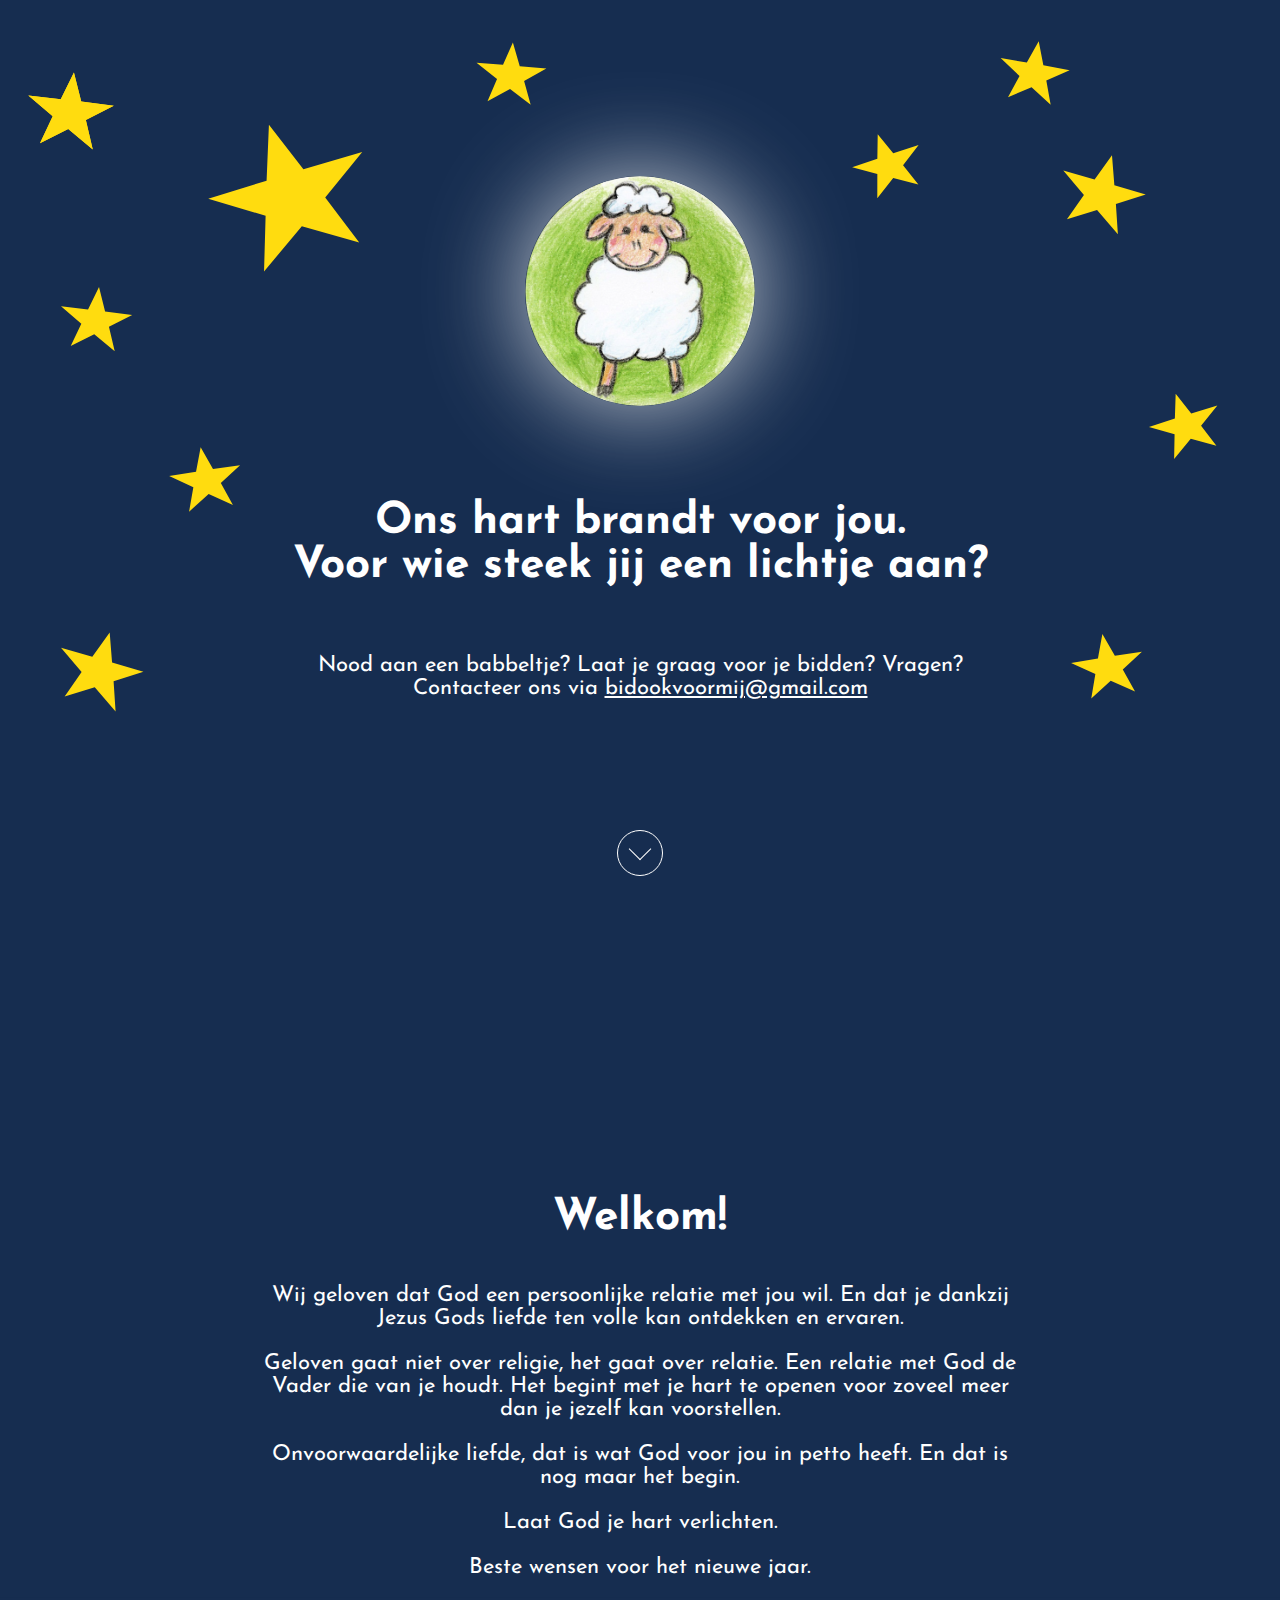
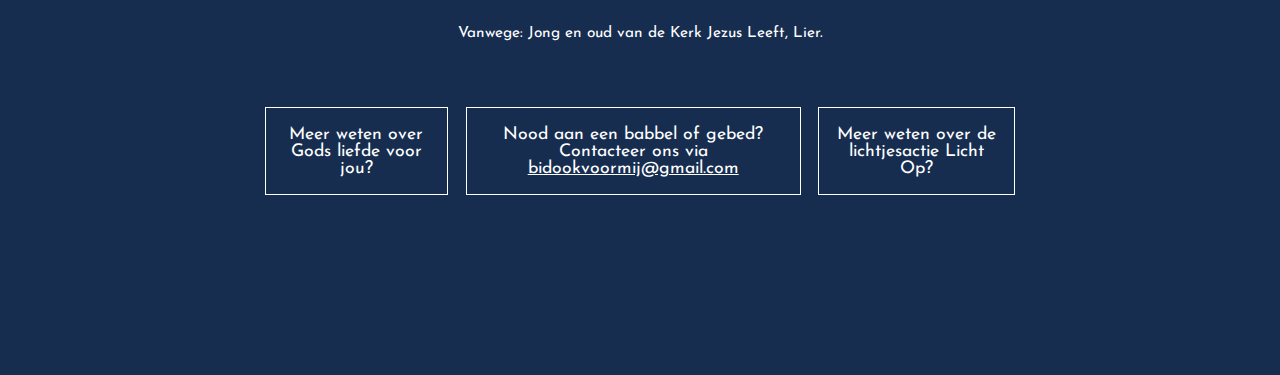
==== index.html @ 9d505c18 "bemoedigende kerstboodschap" ====
<!DOCTYPE html>
<!--[if IE 9]><html class="lt-ie10" lang="en" > <![endif]-->
<html class="no-js" lang="en">
  <meta charset="utf-8" />

  <head>
    <!-- basic info -->
    <title>Ons hart brandt voor jou</title>

    <!-- sets the width of the page to follow the screen-width of the device -->
    <!-- sets the initial zoom level when the page is first loaded -->
    <meta name="viewport" content="width=device-width, initial-scale=1.0" />

    <!-- Stylesheets and fonts -->
    <link rel="stylesheet" type="text/css" href="css/styles.css" />
    <link
      rel="stylesheet"
      href="https://fonts.googleapis.com/css?family=Josefin Sans"
    />
  </head>

  <body>
    <!-- content -->
    <div id="content-wrapper">
      <div class="deel" id="deel-1">
        <div class="deel-inhoud">
          <img src="public/assets/schaap.png" alt="Een lichtje voor jou" />
          <h1 class="slogan">
            Ons hart brandt voor jou.</br>Voor wie steek jij een lichtje aan?
          </h1>
          <div class="contact">
            Nood aan een babbeltje? Laat je graag voor je bidden? Vragen?</br>
            Contacteer ons via <a href="mailto:bidookvoormij@gmail.com">bidookvoormij@gmail.com</a>
          </div>
          <a class="scroll-knop" href="#deel-2">
            <span class="met-cirkel met-animatie naar-beneden"></span>
          </a>
        </div>
      </div>
      <div class="deel" id="deel-2">
        <div class="deel-inhoud">
          <div class="visie">
            <h1>Welkom!</h1>
            <p>
              Wij geloven dat God een persoonlijke relatie met jou wil. En dat je dankzij Jezus Gods liefde ten volle kan ontdekken en ervaren.
            </p>
            <p>
              Geloven gaat niet over religie, het gaat over relatie. Een relatie met God de Vader die van je houdt. Het begint met je hart te openen voor zoveel meer dan je jezelf kan voorstellen.
            </p>
            <p>
              Onvoorwaardelijke liefde, dat is wat God voor jou in petto heeft. En dat is nog maar het begin.
            </p>
            <p>
              Laat God je hart verlichten.
            </p>
            <p>
              Beste wensen voor het nieuwe jaar.
            </p>
            <p class="vanwege">
              Vanwege: Jong en oud van de Kerk Jezus Leeft, Lier.
            </p>
            <div class="button-group">
              <a class="button" href="liefdesbrief.html">
                Meer weten over Gods liefde voor jou?
              </a>
              <div class="button">
                Nood aan een babbel of gebed? Contacteer ons via <a href="mailto:bidookvoormij@gmail.com">bidookvoormij@gmail.com</a>
              </div>
              <a class="button" href="https://sites.google.com/view/lichtop/home" target="_blank">
                Meer weten over de lichtjesactie Licht Op?
              </a>
            </div>
          </div>
        </div>
      </div>
    </div>
  </body>
</html>
---- css/styles.css ----
* {
  margin: 0;
  padding: 0;
}
html,
body {
  height: 100%;
}

body {
  background-attachment: fixed;
  background-color: #162d50ff;
  background-image: url(../public/assets/background.svg);
  background-repeat: no-repeat;
  background-size: cover;

  font-family: "Josefin Sans";
  font-size: 22px;
}

html {
  scroll-behavior: smooth;
}

#content-wrapper {
  text-align: center;
  color: white;
  padding-bottom: 20vh;
}

.deel {
  position: relative;
  width: 100%;
}

/* gradient */
.deel .met-gradient::after {
  position: absolute;
  bottom: 0;
  left: 0;
  content: "";
  width: 100%;
  height: 60%;
  background: -webkit-linear-gradient(
    top,
    rgba(0, 0, 0, 0) 0,
    rgba(0, 0, 0, 0.8) 80%,
    rgba(0, 0, 0, 0.8) 100%
  );
  background: linear-gradient(
    to bottom,
    rgba(0, 0, 0, 0) 0,
    rgba(0, 0, 0, 0.8) 80%,
    rgba(0, 0, 0, 0.8) 100%
  );
}

.deel-inhoud {
  width: 60%;
  margin: auto;
}

.deel-inhoud img {
  margin-top: 8em;
  max-width: 250px;
  max-height: 250px;
  width: 30%;
  border-radius: 100%;

  box-shadow: 0 0 100px rgba(255, 255, 255, 0.8);
}

.deel-inhoud p,
.deel-inhoud h1 {
  margin-bottom: 1em;
}

a {
  color: white;
}

.liefdesbrief {
  padding-top: 30vh;
}

@media only screen and (max-width: 768px) {
  /* For mobile phones: */
  .deel-inhoud {
    width: 90%;
  }

  .deel-inhoud img {
    margin-top: 3em;
    width: 70%;
  }

  .slogan {
    margin-top: 0.5em;
    font-size: 35px;
  }

  .button-group {
    flex-direction: column;
  }

  .button {
    margin: 0.5em 0 !important;
  }
}

.slogan {
  margin-top: 2em;
}

.contact {
  margin-top: 3em;
}

.visie {
  padding-top: 30vh;
}

.vanwege {
  margin-top: 3em;
  font-size: 0.7em;
}

/* scroll text */
.scroll-knop {
  margin-top: 8em;
  padding-top: 60px;
  color: white;
  z-index: 2;
  display: inline-block;
  -webkit-transform: translate(0, -50%);
  transform: translate(0, -50%);
  font: normal 400 20px/1 "Josefin Sans", sans-serif;
  letter-spacing: 0.1em;
  text-decoration: none;
  transition: opacity 0.3s;
}

/* scroll cirkel */
.scroll-knop .met-cirkel {
  position: absolute;
  top: 0;
  left: 50%;
  width: 46px;
  height: 46px;
  margin-left: -23px;
  border: 1px solid white;
  border-radius: 100%;
  box-sizing: border-box;
}

/* scroll pijl */
.scroll-knop .naar-beneden::after {
  position: absolute;
  top: 50%;
  content: "";
  width: 16px;
  height: 16px;
  margin: -12px 0 0 -8px;
  border-left: 1px solid white;
  border-bottom: 1px solid white;
  -webkit-transform: rotate(-45deg);
  transform: rotate(-45deg);
  box-sizing: border-box;
}
.scroll-knop .naar-boven::after {
  position: absolute;
  top: 50%;
  content: "";
  width: 16px;
  height: 16px;
  margin: -6px 0 0 -8px;
  border-left: 1px solid white;
  border-bottom: 1px solid white;
  -webkit-transform: rotate(135deg);
  transform: rotate(135deg);
  box-sizing: border-box;
}

/* scroll animatie */
.scroll-knop .met-animatie::before {
  position: absolute;
  top: 0;
  left: 0;
  z-index: -1;
  content: "";
  width: 44px;
  height: 44px;
  box-shadow: 0 0 0 0 rgba(255, 255, 255, 0.1);
  border-radius: 100%;
  opacity: 0;
  -webkit-animation: sdb03 3s infinite;
  animation: sdb03 3s infinite;
  box-sizing: border-box;
}
@-webkit-keyframes sdb03 {
  0% {
    opacity: 0;
  }
  30% {
    opacity: 1;
  }
  60% {
    box-shadow: 0 0 0 60px rgba(255, 255, 255, 0.1);
    opacity: 0;
  }
  100% {
    opacity: 0;
  }
}
@keyframes sdb03 {
  0% {
    opacity: 0;
  }
  30% {
    opacity: 1;
  }
  60% {
    box-shadow: 0 0 0 60px rgba(255, 255, 255, 0.1);
    opacity: 0;
  }
  100% {
    opacity: 0;
  }
}

.button-group {
  display: flex;
  justify-content: center;
  margin-top: 3em;
}

.button-group .button {
  padding: 1em;
  margin: 0 0.5em;
  border: white 1px solid;

  text-decoration-line: none;
  font-size: 0.8em;
}
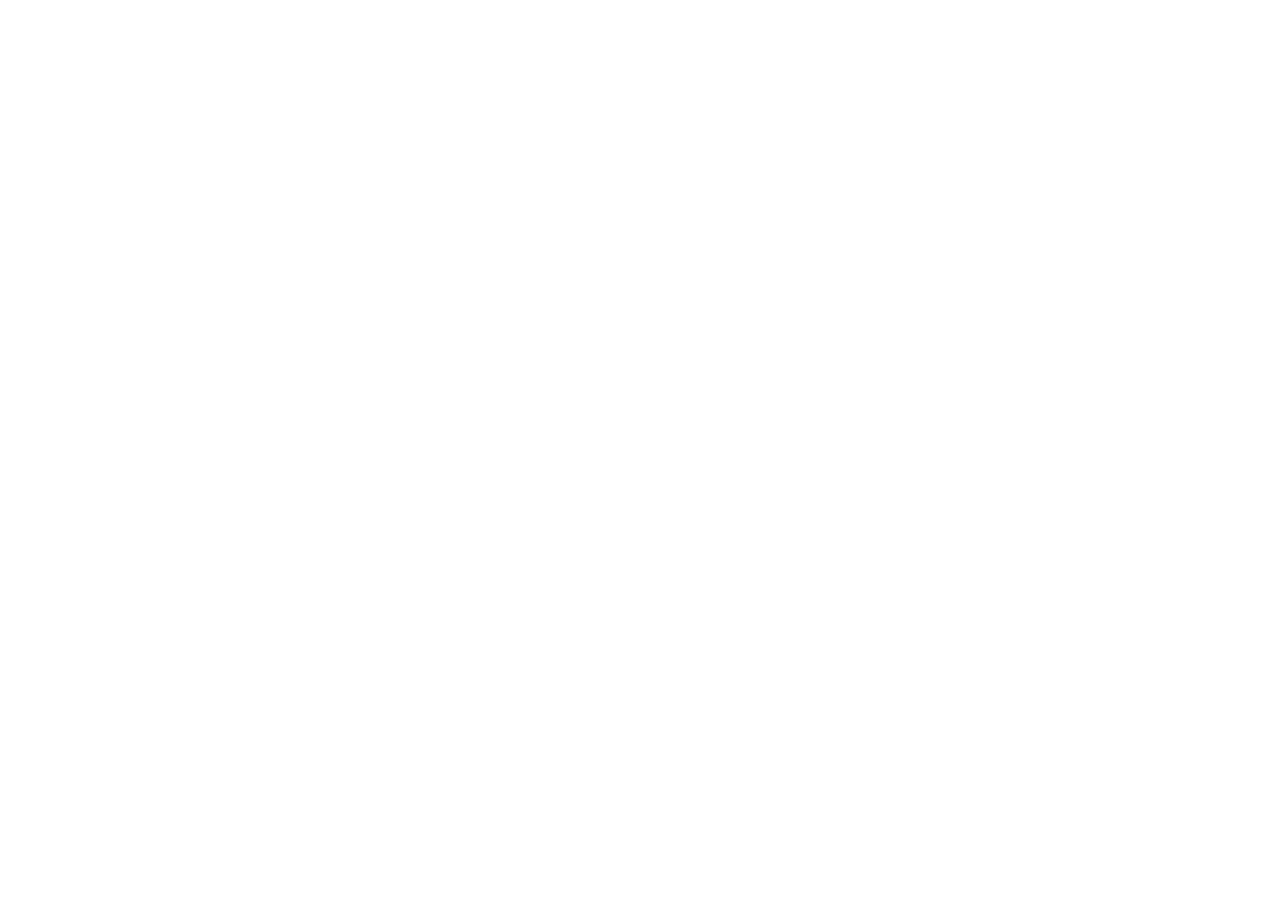
==== commit d61076e2: "redirect to wordpress website" ====
--- a/index.html
+++ b/index.html
@@ -1,78 +1,19 @@
 <!DOCTYPE html>
-<!--[if IE 9]><html class="lt-ie10" lang="en" > <![endif]-->
-<html class="no-js" lang="en">
-  <meta charset="utf-8" />
-
+<html lang="nl">
   <head>
-    <!-- basic info -->
-    <title>Ons hart brandt voor jou</title>
-
-    <!-- sets the width of the page to follow the screen-width of the device -->
-    <!-- sets the initial zoom level when the page is first loaded -->
-    <meta name="viewport" content="width=device-width, initial-scale=1.0" />
-
-    <!-- Stylesheets and fonts -->
-    <link rel="stylesheet" type="text/css" href="css/styles.css" />
-    <link
-      rel="stylesheet"
-      href="https://fonts.googleapis.com/css?family=Josefin Sans"
+    <title>Hoopvol</title>
+    <meta charset="UTF-8" />
+    <meta
+      http-equiv="refresh"
+      content="0;
+    URL=https://hoopvollier.wordpress.com/"
     />
   </head>
-
   <body>
-    <!-- content -->
-    <div id="content-wrapper">
-      <div class="deel" id="deel-1">
-        <div class="deel-inhoud">
-          <img src="public/assets/schaap.png" alt="Een lichtje voor jou" />
-          <h1 class="slogan">
-            Ons hart brandt voor jou.</br>Voor wie steek jij een lichtje aan?
-          </h1>
-          <div class="contact">
-            Nood aan een babbeltje? Laat je graag voor je bidden? Vragen?</br>
-            Contacteer ons via <a href="mailto:bidookvoormij@gmail.com">bidookvoormij@gmail.com</a>
-          </div>
-          <a class="scroll-knop" href="#deel-2">
-            <span class="met-cirkel met-animatie naar-beneden"></span>
-          </a>
-        </div>
-      </div>
-      <div class="deel" id="deel-2">
-        <div class="deel-inhoud">
-          <div class="visie">
-            <h1>Welkom!</h1>
-            <p>
-              Wij geloven dat God een persoonlijke relatie met jou wil. En dat je dankzij Jezus Gods liefde ten volle kan ontdekken en ervaren.
-            </p>
-            <p>
-              Geloven gaat niet over religie, het gaat over relatie. Een relatie met God de Vader die van je houdt. Het begint met je hart te openen voor zoveel meer dan je jezelf kan voorstellen.
-            </p>
-            <p>
-              Onvoorwaardelijke liefde, dat is wat God voor jou in petto heeft. En dat is nog maar het begin.
-            </p>
-            <p>
-              Laat God je hart verlichten.
-            </p>
-            <p>
-              Beste wensen voor het nieuwe jaar.
-            </p>
-            <p class="vanwege">
-              Vanwege: Jong en oud van de Kerk Jezus Leeft, Lier.
-            </p>
-            <div class="button-group">
-              <a class="button" href="liefdesbrief.html">
-                Meer weten over Gods liefde voor jou?
-              </a>
-              <div class="button">
-                Nood aan een babbel of gebed? Contacteer ons via <a href="mailto:bidookvoormij@gmail.com">bidookvoormij@gmail.com</a>
-              </div>
-              <a class="button" href="https://sites.google.com/view/lichtop/home" target="_blank">
-                Meer weten over de lichtjesactie Licht Op?
-              </a>
-            </div>
-          </div>
-        </div>
-      </div>
-    </div>
+    <p>
+      Deze pagina werd verplaatst. Als je niet automatisch naar de nieuwe pagina
+      gaat, klik dan
+      <a href="https://hoopvollier.wordpress.com/">hier</a>
+    </p>
   </body>
 </html>
